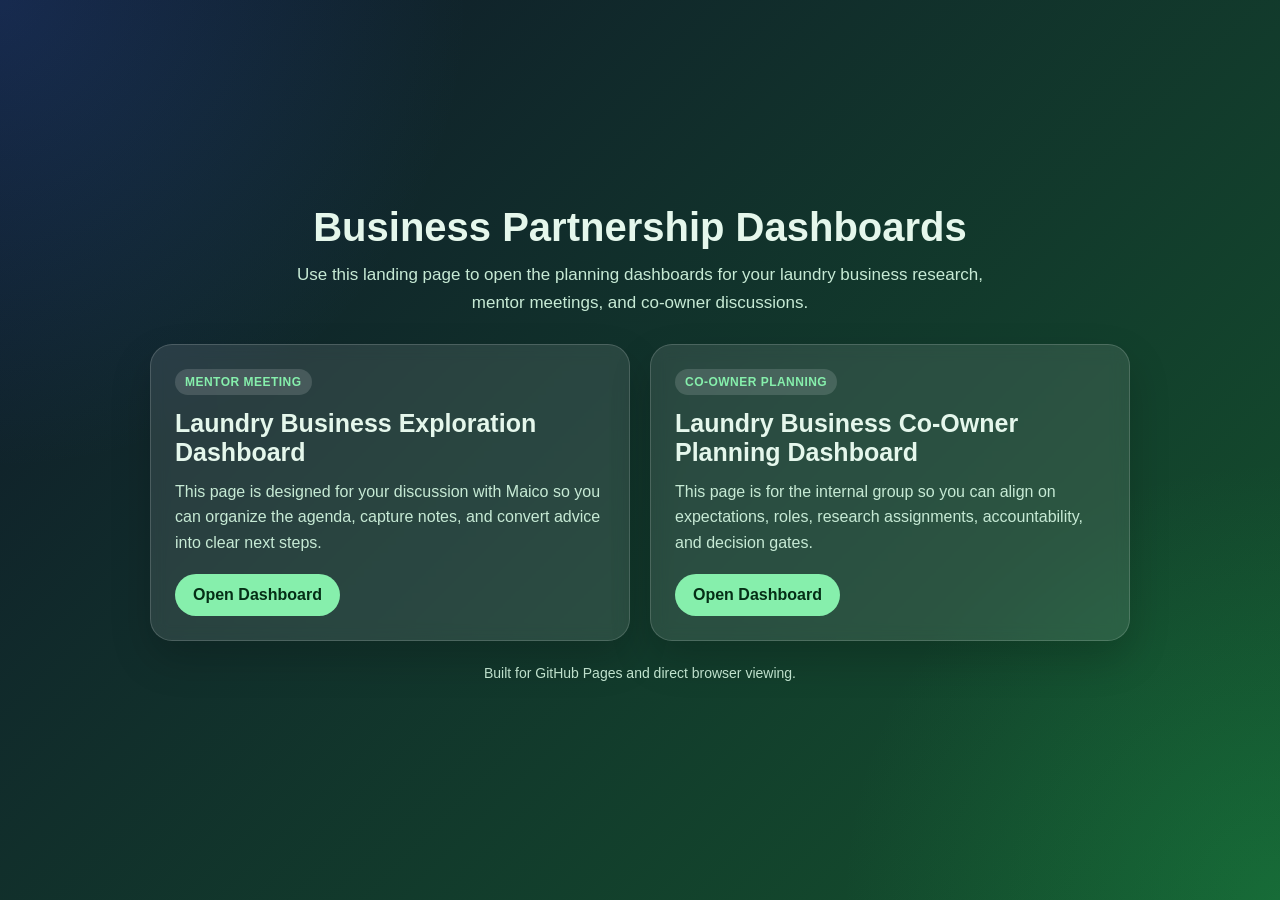
==== index.html @ 4ea14c45 "Add landing page for dashboard links" ====
<!DOCTYPE html>
<html lang="en">
<head>
  <meta charset="UTF-8">
  <meta name="viewport" content="width=device-width, initial-scale=1.0">
  <title>Business Partnership Dashboards</title>
  <style>
    :root {
      --bg-1: #0f172a;
      --bg-2: #14532d;
      --card: rgba(255, 255, 255, 0.1);
      --border: rgba(255, 255, 255, 0.16);
      --text: #e5f7ec;
      --muted: #c7ead5;
      --accent: #86efac;
      --accent-2: #bfdbfe;
    }

    * {
      box-sizing: border-box;
    }

    body {
      margin: 0;
      min-height: 100vh;
      font-family: Arial, Helvetica, sans-serif;
      color: var(--text);
      background:
        radial-gradient(circle at top left, rgba(59, 130, 246, 0.18), transparent 30%),
        radial-gradient(circle at bottom right, rgba(34, 197, 94, 0.22), transparent 28%),
        linear-gradient(135deg, var(--bg-1), var(--bg-2));
      display: flex;
      align-items: center;
      justify-content: center;
      padding: 32px;
    }

    .wrap {
      width: 100%;
      max-width: 980px;
    }

    .hero {
      text-align: center;
      margin-bottom: 28px;
    }

    .hero h1 {
      margin: 0 0 12px;
      font-size: 40px;
      line-height: 1.1;
    }

    .hero p {
      margin: 0 auto;
      max-width: 720px;
      color: var(--muted);
      font-size: 17px;
      line-height: 1.6;
    }

    .grid {
      display: grid;
      grid-template-columns: repeat(2, minmax(0, 1fr));
      gap: 20px;
    }

    .card {
      background: var(--card);
      border: 1px solid var(--border);
      border-radius: 22px;
      padding: 24px;
      backdrop-filter: blur(8px);
      box-shadow: 0 18px 40px rgba(0, 0, 0, 0.18);
    }

    .tag {
      display: inline-block;
      margin-bottom: 14px;
      padding: 6px 10px;
      border-radius: 999px;
      font-size: 12px;
      font-weight: bold;
      letter-spacing: 0.04em;
      text-transform: uppercase;
      background: rgba(255, 255, 255, 0.14);
      color: var(--accent);
    }

    .card h2 {
      margin: 0 0 12px;
      font-size: 25px;
    }

    .card p {
      margin: 0 0 18px;
      color: var(--muted);
      line-height: 1.6;
    }

    .button-row {
      display: flex;
      flex-wrap: wrap;
      gap: 12px;
    }

    .button {
      display: inline-block;
      text-decoration: none;
      font-weight: bold;
      border-radius: 999px;
      padding: 12px 18px;
      transition: transform 0.15s ease, opacity 0.15s ease, background 0.15s ease;
    }

    .button:hover {
      transform: translateY(-1px);
      opacity: 0.96;
    }

    .button-primary {
      background: var(--accent);
      color: #052e16;
    }

    .button-secondary {
      background: rgba(255, 255, 255, 0.12);
      color: var(--accent-2);
      border: 1px solid rgba(191, 219, 254, 0.28);
    }

    .footer {
      margin-top: 24px;
      text-align: center;
      color: var(--muted);
      font-size: 14px;
    }

    @media (max-width: 760px) {
      .grid {
        grid-template-columns: 1fr;
      }

      .hero h1 {
        font-size: 32px;
      }
    }
  </style>
</head>
<body>
  <main class="wrap">
    <section class="hero">
      <h1>Business Partnership Dashboards</h1>
      <p>Use this landing page to open the planning dashboards for your laundry business research, mentor meetings, and co-owner discussions.</p>
    </section>

    <section class="grid">
      <article class="card">
        <span class="tag">Mentor Meeting</span>
        <h2>Laundry Business Exploration Dashboard</h2>
        <p>This page is designed for your discussion with Maico so you can organize the agenda, capture notes, and convert advice into clear next steps.</p>
        <div class="button-row">
          <a class="button button-primary" href="./laundry-business-exploration-dashboard.html">Open Dashboard</a>
        </div>
      </article>

      <article class="card">
        <span class="tag">Co-Owner Planning</span>
        <h2>Laundry Business Co-Owner Planning Dashboard</h2>
        <p>This page is for the internal group so you can align on expectations, roles, research assignments, accountability, and decision gates.</p>
        <div class="button-row">
          <a class="button button-primary" href="./laundry-business-co-owner-planning-dashboard.html">Open Dashboard</a>
        </div>
      </article>
    </section>

    <p class="footer">Built for GitHub Pages and direct browser viewing.</p>
  </main>
</body>
</html>
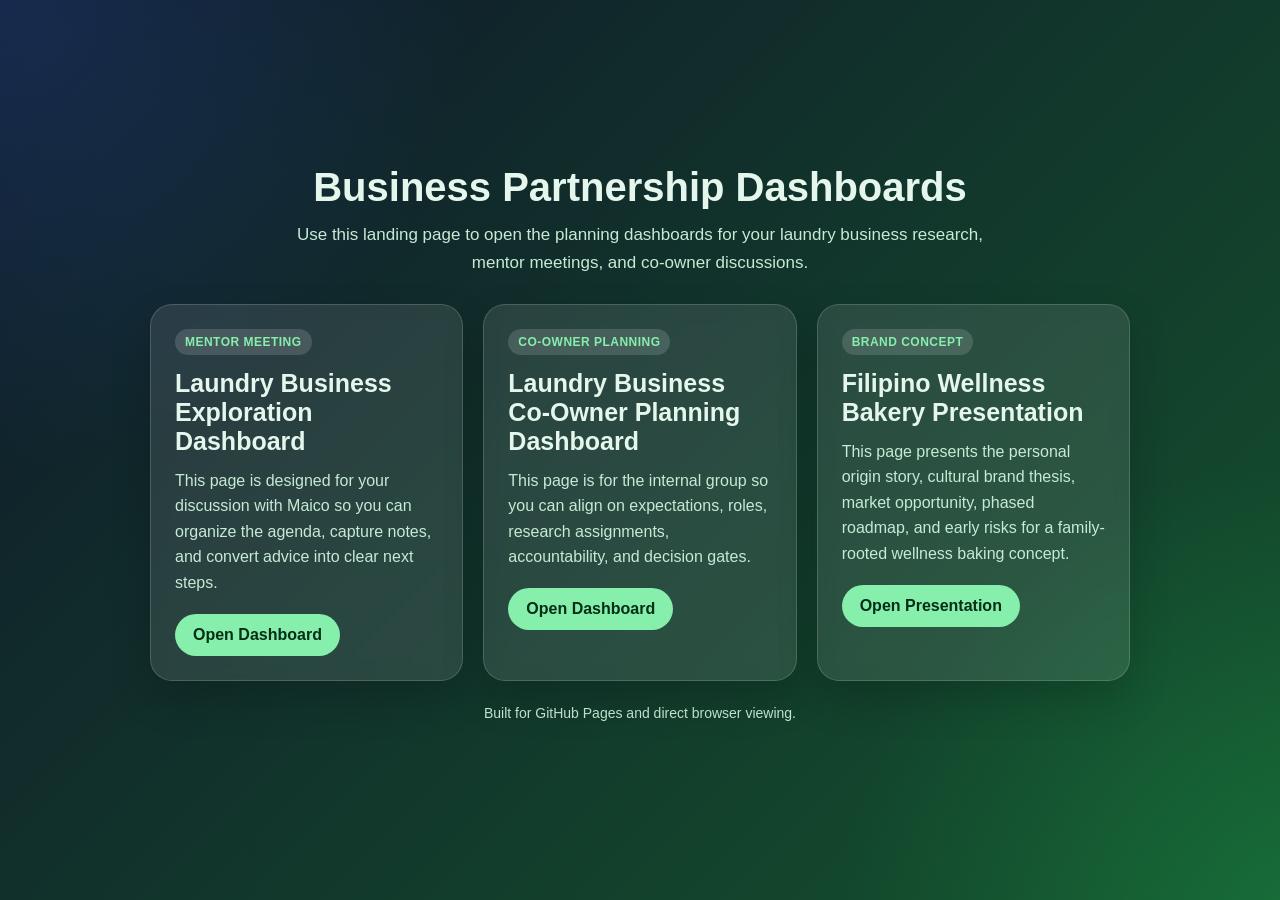
==== commit c8c5476b: "Add Filipino wellness bakery presentation" ====
--- a/index.html
+++ b/index.html
@@ -61,7 +61,7 @@
 
     .grid {
       display: grid;
-      grid-template-columns: repeat(2, minmax(0, 1fr));
+      grid-template-columns: repeat(3, minmax(0, 1fr));
       gap: 20px;
     }
 
@@ -137,12 +137,12 @@
     }
 
     @media (max-width: 760px) {
+      .hero h1 {
+        font-size: 32px;
+      }
+
       .grid {
         grid-template-columns: 1fr;
-      }
-
-      .hero h1 {
-        font-size: 32px;
       }
     }
   </style>
@@ -172,6 +172,15 @@
           <a class="button button-primary" href="./laundry-business-co-owner-planning-dashboard.html">Open Dashboard</a>
         </div>
       </article>
+
+      <article class="card">
+        <span class="tag">Brand Concept</span>
+        <h2>Filipino Wellness Bakery Presentation</h2>
+        <p>This page presents the personal origin story, cultural brand thesis, market opportunity, phased roadmap, and early risks for a family-rooted wellness baking concept.</p>
+        <div class="button-row">
+          <a class="button button-primary" href="./filipino-wellness-bakery-presentation.html">Open Presentation</a>
+        </div>
+      </article>
     </section>
 
     <p class="footer">Built for GitHub Pages and direct browser viewing.</p>
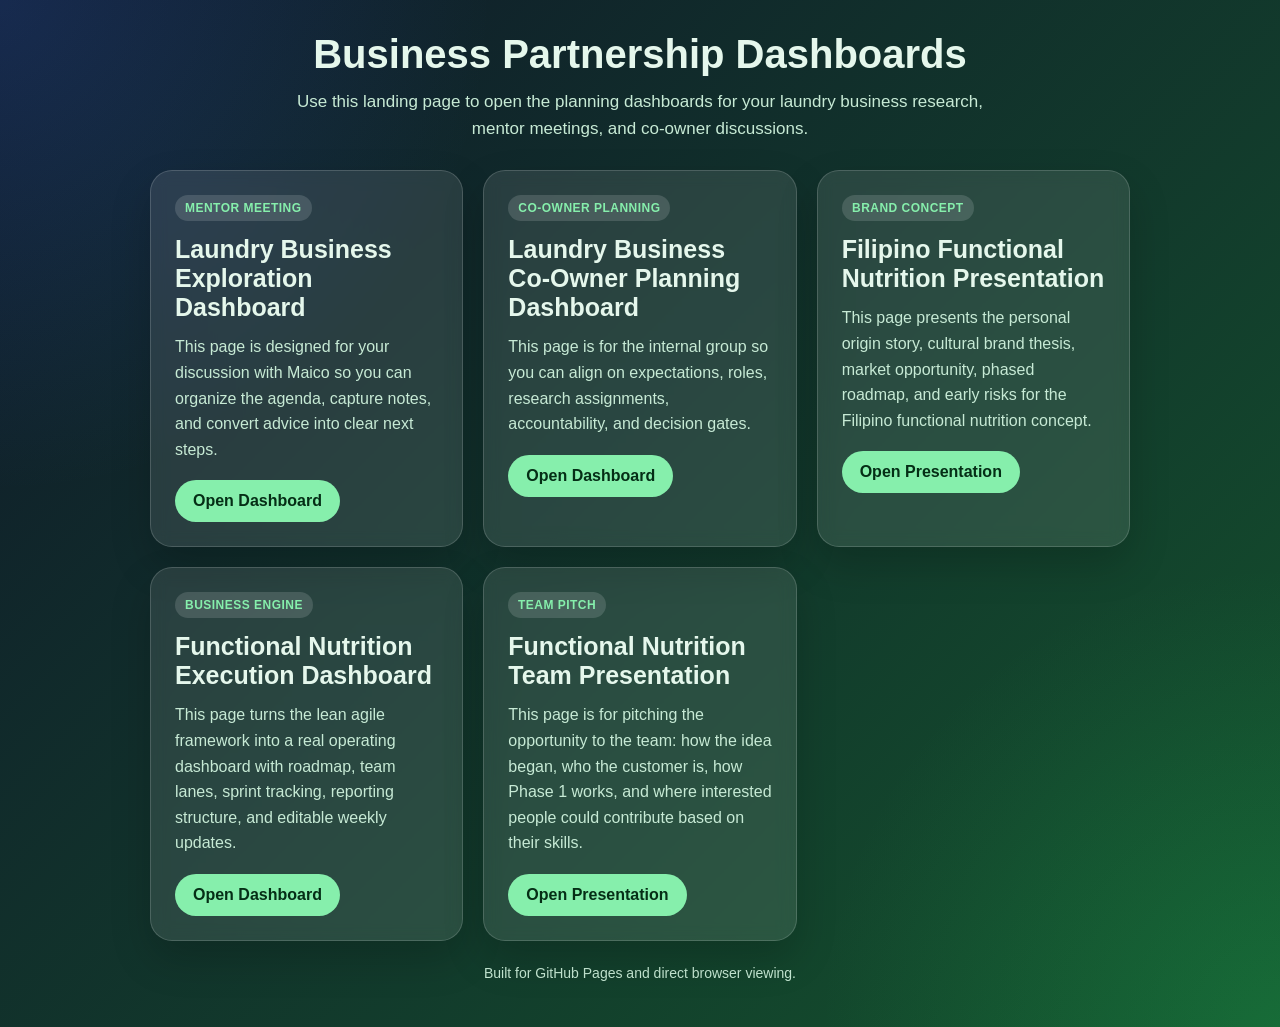
==== commit 88f02013: "Add interactive nutrition presentations and dashboard" ====
--- a/index.html
+++ b/index.html
@@ -175,10 +175,28 @@
 
       <article class="card">
         <span class="tag">Brand Concept</span>
-        <h2>Filipino Wellness Bakery Presentation</h2>
-        <p>This page presents the personal origin story, cultural brand thesis, market opportunity, phased roadmap, and early risks for a family-rooted wellness baking concept.</p>
+        <h2>Filipino Functional Nutrition Presentation</h2>
+        <p>This page presents the personal origin story, cultural brand thesis, market opportunity, phased roadmap, and early risks for the Filipino functional nutrition concept.</p>
         <div class="button-row">
           <a class="button button-primary" href="./filipino-wellness-bakery-presentation.html">Open Presentation</a>
+        </div>
+      </article>
+
+      <article class="card">
+        <span class="tag">Business Engine</span>
+        <h2>Functional Nutrition Execution Dashboard</h2>
+        <p>This page turns the lean agile framework into a real operating dashboard with roadmap, team lanes, sprint tracking, reporting structure, and editable weekly updates.</p>
+        <div class="button-row">
+          <a class="button button-primary" href="./filipino-functional-nutrition-business-engine-dashboard.html">Open Dashboard</a>
+        </div>
+      </article>
+
+      <article class="card">
+        <span class="tag">Team Pitch</span>
+        <h2>Functional Nutrition Team Presentation</h2>
+        <p>This page is for pitching the opportunity to the team: how the idea began, who the customer is, how Phase 1 works, and where interested people could contribute based on their skills.</p>
+        <div class="button-row">
+          <a class="button button-primary" href="./filipino-functional-nutrition-team-presentation.html">Open Presentation</a>
         </div>
       </article>
     </section>
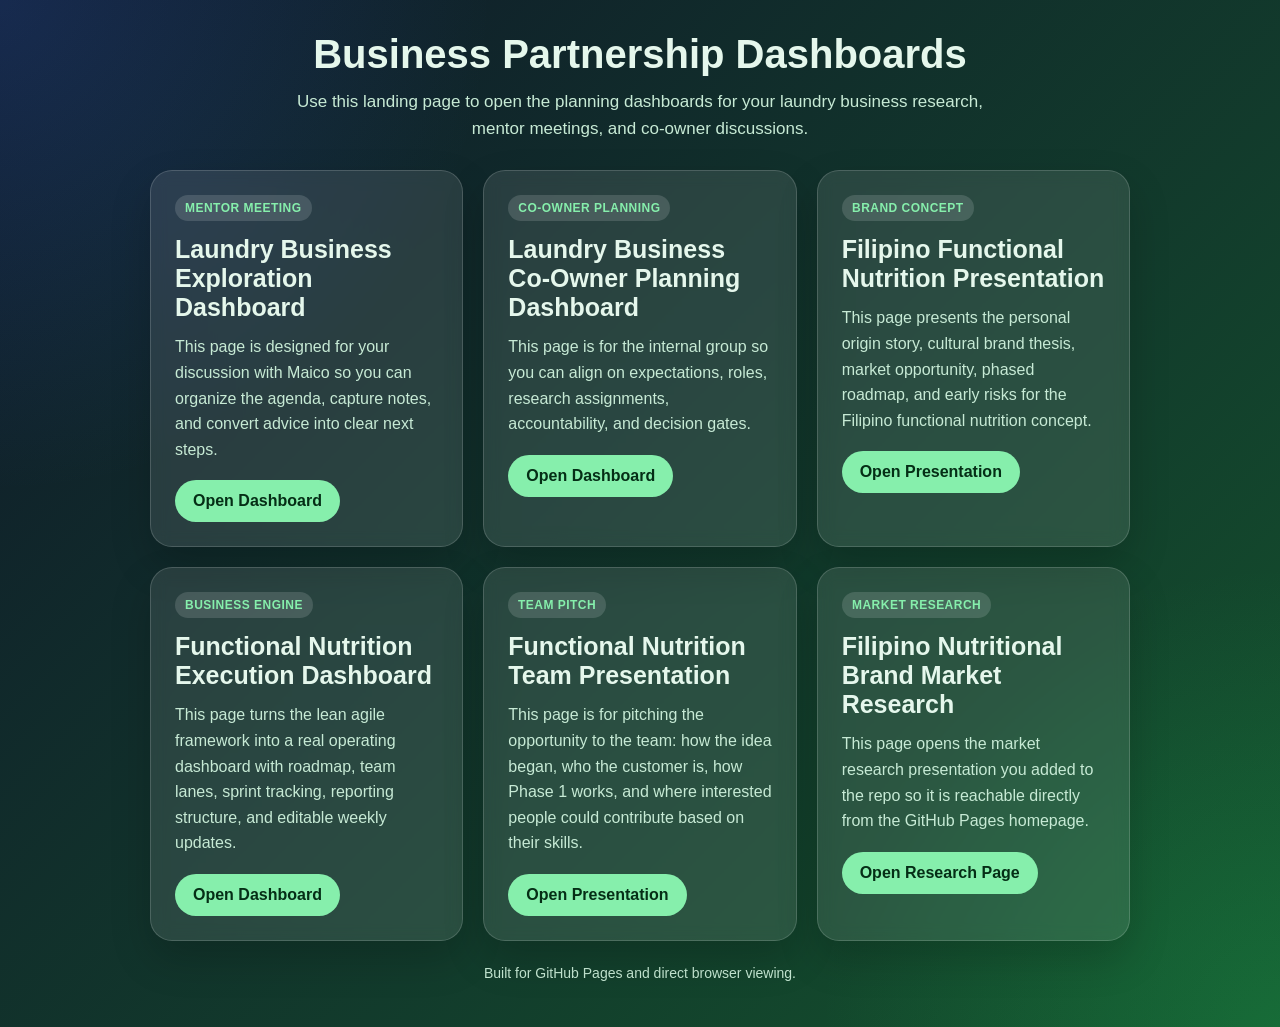
==== commit f988badd: "Add market research page to GitHub Pages landing page" ====
--- a/index.html
+++ b/index.html
@@ -72,6 +72,13 @@
       padding: 24px;
       backdrop-filter: blur(8px);
       box-shadow: 0 18px 40px rgba(0, 0, 0, 0.18);
+      transition: transform 0.18s ease, border-color 0.18s ease, box-shadow 0.18s ease;
+    }
+
+    .card:hover {
+      transform: translateY(-3px);
+      border-color: rgba(134, 239, 172, 0.34);
+      box-shadow: 0 22px 48px rgba(0, 0, 0, 0.24);
     }
 
     .tag {
@@ -118,6 +125,11 @@
       opacity: 0.96;
     }
 
+    .button:focus-visible {
+      outline: 2px solid #bfdbfe;
+      outline-offset: 3px;
+    }
+
     .button-primary {
       background: var(--accent);
       color: #052e16;
@@ -199,6 +211,15 @@
           <a class="button button-primary" href="./filipino-functional-nutrition-team-presentation.html">Open Presentation</a>
         </div>
       </article>
+
+      <article class="card">
+        <span class="tag">Market Research</span>
+        <h2>Filipino Nutritional Brand Market Research</h2>
+        <p>This page opens the market research presentation you added to the repo so it is reachable directly from the GitHub Pages homepage.</p>
+        <div class="button-row">
+          <a class="button button-primary" href="./Market%20Research-%20Filipino%20Nutritional%20Brand.html">Open Research Page</a>
+        </div>
+      </article>
     </section>
 
     <p class="footer">Built for GitHub Pages and direct browser viewing.</p>
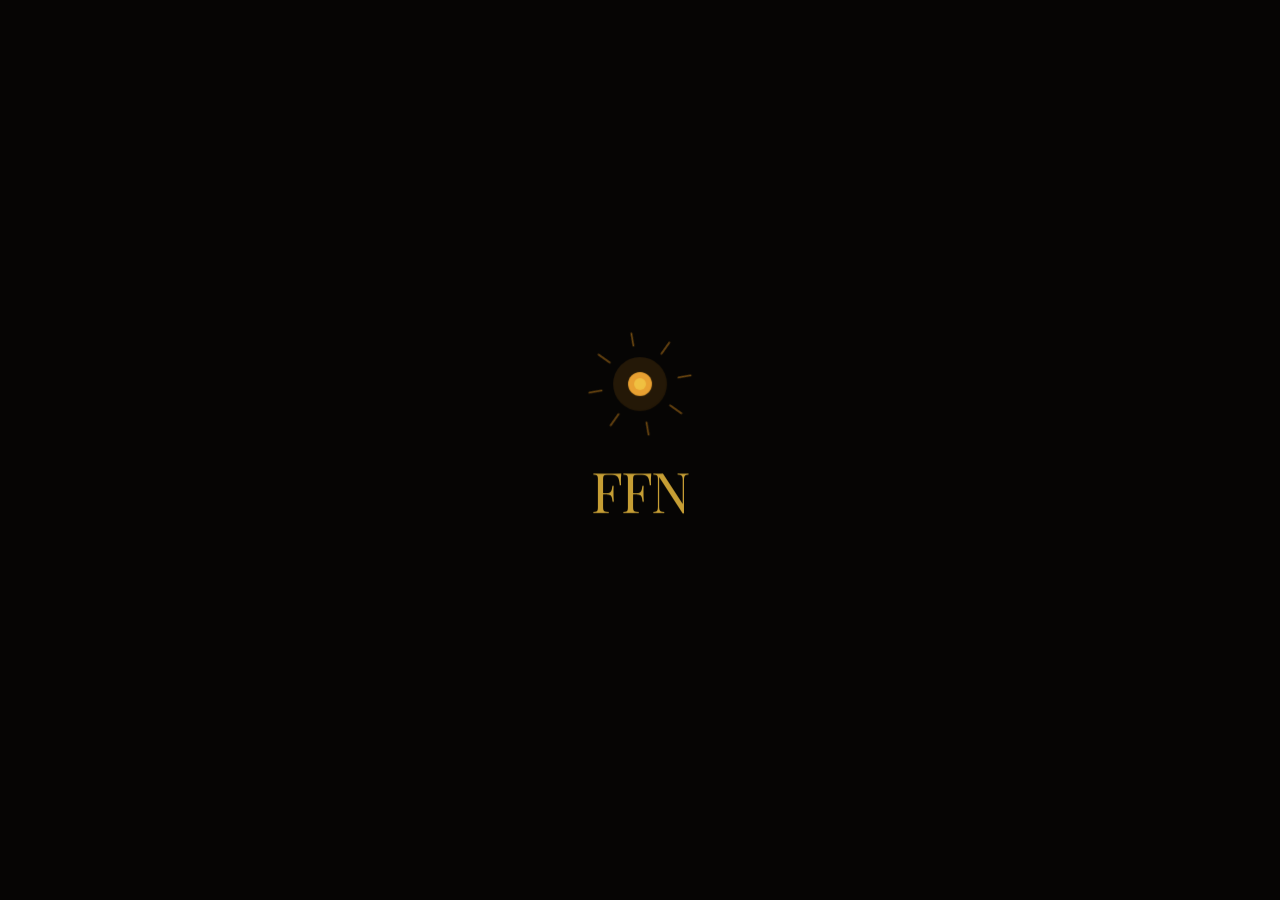
==== commit 02566ac6: "Add index.html redirect to FFN Blueprint for GitHub Pages Co-Authored-By: Claude Sonnet 4.6 <noreply" ====
--- a/index.html
+++ b/index.html
@@ -1,228 +1,11 @@
 <!DOCTYPE html>
 <html lang="en">
 <head>
-  <meta charset="UTF-8">
-  <meta name="viewport" content="width=device-width, initial-scale=1.0">
-  <title>Business Partnership Dashboards</title>
-  <style>
-    :root {
-      --bg-1: #0f172a;
-      --bg-2: #14532d;
-      --card: rgba(255, 255, 255, 0.1);
-      --border: rgba(255, 255, 255, 0.16);
-      --text: #e5f7ec;
-      --muted: #c7ead5;
-      --accent: #86efac;
-      --accent-2: #bfdbfe;
-    }
-
-    * {
-      box-sizing: border-box;
-    }
-
-    body {
-      margin: 0;
-      min-height: 100vh;
-      font-family: Arial, Helvetica, sans-serif;
-      color: var(--text);
-      background:
-        radial-gradient(circle at top left, rgba(59, 130, 246, 0.18), transparent 30%),
-        radial-gradient(circle at bottom right, rgba(34, 197, 94, 0.22), transparent 28%),
-        linear-gradient(135deg, var(--bg-1), var(--bg-2));
-      display: flex;
-      align-items: center;
-      justify-content: center;
-      padding: 32px;
-    }
-
-    .wrap {
-      width: 100%;
-      max-width: 980px;
-    }
-
-    .hero {
-      text-align: center;
-      margin-bottom: 28px;
-    }
-
-    .hero h1 {
-      margin: 0 0 12px;
-      font-size: 40px;
-      line-height: 1.1;
-    }
-
-    .hero p {
-      margin: 0 auto;
-      max-width: 720px;
-      color: var(--muted);
-      font-size: 17px;
-      line-height: 1.6;
-    }
-
-    .grid {
-      display: grid;
-      grid-template-columns: repeat(3, minmax(0, 1fr));
-      gap: 20px;
-    }
-
-    .card {
-      background: var(--card);
-      border: 1px solid var(--border);
-      border-radius: 22px;
-      padding: 24px;
-      backdrop-filter: blur(8px);
-      box-shadow: 0 18px 40px rgba(0, 0, 0, 0.18);
-      transition: transform 0.18s ease, border-color 0.18s ease, box-shadow 0.18s ease;
-    }
-
-    .card:hover {
-      transform: translateY(-3px);
-      border-color: rgba(134, 239, 172, 0.34);
-      box-shadow: 0 22px 48px rgba(0, 0, 0, 0.24);
-    }
-
-    .tag {
-      display: inline-block;
-      margin-bottom: 14px;
-      padding: 6px 10px;
-      border-radius: 999px;
-      font-size: 12px;
-      font-weight: bold;
-      letter-spacing: 0.04em;
-      text-transform: uppercase;
-      background: rgba(255, 255, 255, 0.14);
-      color: var(--accent);
-    }
-
-    .card h2 {
-      margin: 0 0 12px;
-      font-size: 25px;
-    }
-
-    .card p {
-      margin: 0 0 18px;
-      color: var(--muted);
-      line-height: 1.6;
-    }
-
-    .button-row {
-      display: flex;
-      flex-wrap: wrap;
-      gap: 12px;
-    }
-
-    .button {
-      display: inline-block;
-      text-decoration: none;
-      font-weight: bold;
-      border-radius: 999px;
-      padding: 12px 18px;
-      transition: transform 0.15s ease, opacity 0.15s ease, background 0.15s ease;
-    }
-
-    .button:hover {
-      transform: translateY(-1px);
-      opacity: 0.96;
-    }
-
-    .button:focus-visible {
-      outline: 2px solid #bfdbfe;
-      outline-offset: 3px;
-    }
-
-    .button-primary {
-      background: var(--accent);
-      color: #052e16;
-    }
-
-    .button-secondary {
-      background: rgba(255, 255, 255, 0.12);
-      color: var(--accent-2);
-      border: 1px solid rgba(191, 219, 254, 0.28);
-    }
-
-    .footer {
-      margin-top: 24px;
-      text-align: center;
-      color: var(--muted);
-      font-size: 14px;
-    }
-
-    @media (max-width: 760px) {
-      .hero h1 {
-        font-size: 32px;
-      }
-
-      .grid {
-        grid-template-columns: 1fr;
-      }
-    }
-  </style>
+  <meta charset="UTF-8" />
+  <meta http-equiv="refresh" content="0; url=Protein bar business/Filipino Protein Bars Blueprint.html" />
+  <title>FFN Filipino Protein Bars</title>
 </head>
 <body>
-  <main class="wrap">
-    <section class="hero">
-      <h1>Business Partnership Dashboards</h1>
-      <p>Use this landing page to open the planning dashboards for your laundry business research, mentor meetings, and co-owner discussions.</p>
-    </section>
-
-    <section class="grid">
-      <article class="card">
-        <span class="tag">Mentor Meeting</span>
-        <h2>Laundry Business Exploration Dashboard</h2>
-        <p>This page is designed for your discussion with Maico so you can organize the agenda, capture notes, and convert advice into clear next steps.</p>
-        <div class="button-row">
-          <a class="button button-primary" href="./laundry-business-exploration-dashboard.html">Open Dashboard</a>
-        </div>
-      </article>
-
-      <article class="card">
-        <span class="tag">Co-Owner Planning</span>
-        <h2>Laundry Business Co-Owner Planning Dashboard</h2>
-        <p>This page is for the internal group so you can align on expectations, roles, research assignments, accountability, and decision gates.</p>
-        <div class="button-row">
-          <a class="button button-primary" href="./laundry-business-co-owner-planning-dashboard.html">Open Dashboard</a>
-        </div>
-      </article>
-
-      <article class="card">
-        <span class="tag">Brand Concept</span>
-        <h2>Filipino Functional Nutrition Presentation</h2>
-        <p>This page presents the personal origin story, cultural brand thesis, market opportunity, phased roadmap, and early risks for the Filipino functional nutrition concept.</p>
-        <div class="button-row">
-          <a class="button button-primary" href="./filipino-wellness-bakery-presentation.html">Open Presentation</a>
-        </div>
-      </article>
-
-      <article class="card">
-        <span class="tag">Business Engine</span>
-        <h2>Functional Nutrition Execution Dashboard</h2>
-        <p>This page turns the lean agile framework into a real operating dashboard with roadmap, team lanes, sprint tracking, reporting structure, and editable weekly updates.</p>
-        <div class="button-row">
-          <a class="button button-primary" href="./filipino-functional-nutrition-business-engine-dashboard.html">Open Dashboard</a>
-        </div>
-      </article>
-
-      <article class="card">
-        <span class="tag">Team Pitch</span>
-        <h2>Functional Nutrition Team Presentation</h2>
-        <p>This page is for pitching the opportunity to the team: how the idea began, who the customer is, how Phase 1 works, and where interested people could contribute based on their skills.</p>
-        <div class="button-row">
-          <a class="button button-primary" href="./filipino-functional-nutrition-team-presentation.html">Open Presentation</a>
-        </div>
-      </article>
-
-      <article class="card">
-        <span class="tag">Market Research</span>
-        <h2>Filipino Nutritional Brand Market Research</h2>
-        <p>This page opens the market research presentation you added to the repo so it is reachable directly from the GitHub Pages homepage.</p>
-        <div class="button-row">
-          <a class="button button-primary" href="./Market%20Research-%20Filipino%20Nutritional%20Brand.html">Open Research Page</a>
-        </div>
-      </article>
-    </section>
-
-    <p class="footer">Built for GitHub Pages and direct browser viewing.</p>
-  </main>
+  <p>Redirecting... <a href="Protein bar business/Filipino Protein Bars Blueprint.html">Click here if not redirected.</a></p>
 </body>
 </html>
